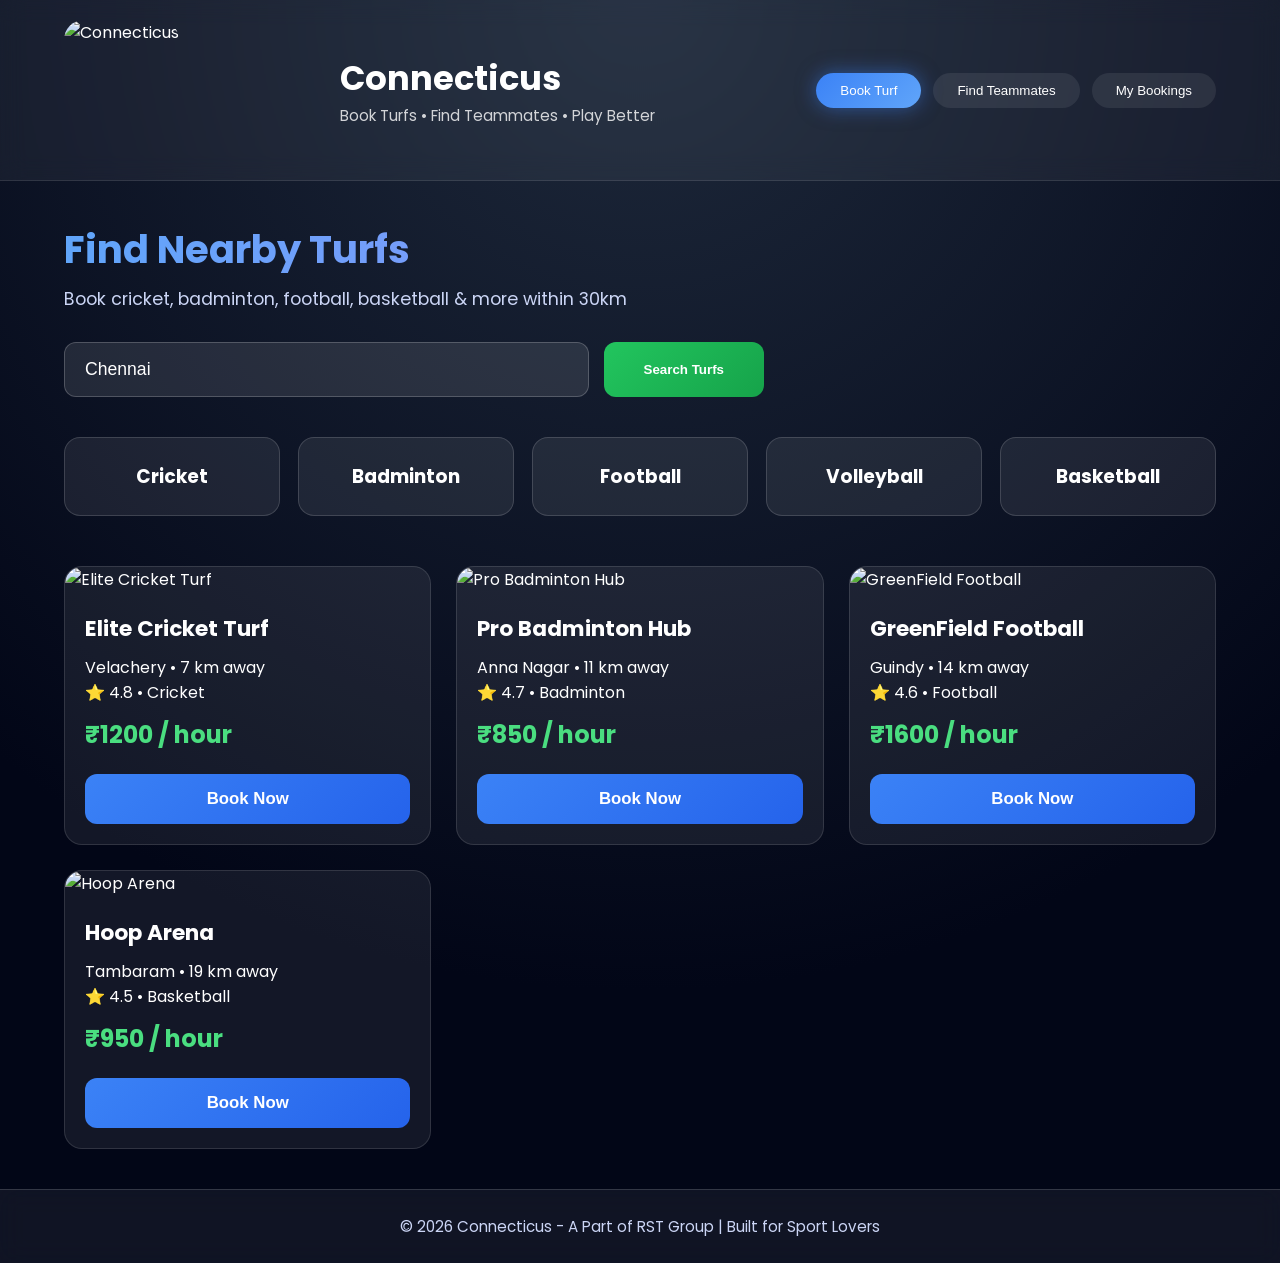
==== connecticus.html @ 8cbd37a0 "Add files via upload" ====
<!DOCTYPE html>
<html lang="en">
<head>
  <meta charset="UTF-8">
  <meta name="viewport" content="width=device-width, initial-scale=1.0">
  <title>Connecticus - Book Turf & Find Players</title>
  <link rel="icon" type="image/x-icon" href="favicon.jpeg">
  <link href="https://fonts.googleapis.com/css2?family=Poppins:wght@300;400;500;600;700&display=swap" rel="stylesheet">
  <link rel="stylesheet" href="styles1.css">
</head>
<body>

  <header class="header">
    <div class="logo-section">
      <img src="connecticus-logo.jpeg" class="logo" alt="Connecticus">
    </div>
    <div class="title-section">
      <h1>Connecticus</h1>
      <p>Book Turfs • Find Teammates • Play Better</p>
    </div>
    <div class="nav">
      <button onclick="showSection('booking')" class="nav-btn active">Book Turf</button>
      <button onclick="showSection('findteam')" class="nav-btn">Find Teammates</button>
      <button onclick="showSection('mybookings')" class="nav-btn">My Bookings</button>
    </div>
  </header>

  <div class="main-container">

    <!-- BOOKING SECTION -->
    <section id="booking-section" class="section active">
      <h2 class="section-title">Find Nearby Turfs</h2>
      <p class="subtitle">Book cricket, badminton, football, basketball & more within 30km</p>

      <div class="search-bar">
        <input type="text" id="locationInput" placeholder="Your Location (e.g. Chennai)" value="Chennai">
        <button onclick="searchTurfs()">Search Turfs</button>
      </div>

      <div class="sports-grid" id="sportsGrid"></div>
      <div class="turf-results" id="turfResults"></div>
    </section>

    <!-- FIND TEAMMATES SECTION -->
    <section id="findteam-section" class="section">
      <h2 class="section-title">Find Teammates</h2>
      <p class="subtitle">Don't have a team? Connect with players near you.</p>

      <div class="glass-card">
        <h3>Post Your Requirement</h3>
        <select id="sportSelect" class="glass-input">
          <option value="">Select Sport</option>
          <option>Cricket</option>
          <option>Badminton</option>
          <option>Football</option>
          <option>Volleyball</option>
          <option>Basketball</option>
        </select>
        <input type="text" id="teamDate" placeholder="Preferred Date (e.g. 05-05-2026)" class="glass-input">
        <button onclick="postForTeam()" class="btn-primary">Post Request</button>
      </div>

      <h3>Available Players Near You</h3>
      <div class="player-grid" id="playerList"></div>
    </section>

    <!-- MY BOOKINGS -->
    <section id="mybookings-section" class="section">
      <h2 class="section-title">My Bookings & History</h2>
      <div id="bookingsList" class="bookings-container">
        <p style="text-align:center; padding:60px; opacity:0.7;">Your bookings will appear here after you book a turf.</p>
      </div>
    </section>

  </div>

  <footer class="footer">
    <p>© 2026 Connecticus - A Part of RST Group | Built for Sport Lovers</p>
  </footer>

  <script src="script1.js"></script>
</body>
</html>
---- styles1.css ----
/* styles1.css - Connecticus Main App */

* {
  margin: 0;
  padding: 0;
  box-sizing: border-box;
}

body {
  font-family: 'Poppins', sans-serif;
  background: radial-gradient(circle at top, #1e293b, #020617 70%);
  color: white;
  min-height: 100vh;
  display: flex;
  flex-direction: column;
}

.header {
  width: 100%;
  padding: 20px 5%;
  display: flex;
  align-items: center;
  justify-content: space-between;
  background: rgba(255,255,255,0.05);
  backdrop-filter: blur(12px);
  border-bottom: 1px solid rgba(255,255,255,0.1);
  position: sticky;
  top: 0;
  z-index: 100;
}

.logo-section {
  display: flex;
  align-items: center;
  gap: 12px;
}

.logo {
  height: 140px;
  width: auto;
  border-radius: 20px;
}

.title-section h1 {
  font-size: 2.1rem;
  font-weight: 700;
}

.title-section p {
  font-size: 0.95rem;
  opacity: 0.8;
}

.nav {
  display: flex;
  gap: 12px;
}

.nav-btn {
  padding: 10px 24px;
  background: rgba(255,255,255,0.08);
  border: none;
  border-radius: 50px;
  color: white;
  font-weight: 500;
  cursor: pointer;
  transition: all 0.3s ease;
}

.nav-btn:hover,
.nav-btn.active {
  background: linear-gradient(135deg, #3b82f6, #60a5fa);
  box-shadow: 0 0 20px rgba(59, 130, 246, 0.5);
}

/* Main Container */
.main-container {
  flex: 1;
  padding: 40px 5%;
  max-width: 1300px;
  margin: 0 auto;
  width: 100%;
}

/* Sections */
.section {
  display: none;
  animation: fadeIn 0.6s ease forwards;
}

.section.active {
  display: block;
}

.section-title {
  font-size: 2.4rem;
  margin-bottom: 8px;
  background: linear-gradient(90deg, #60a5fa, #a78bfa);
  -webkit-background-clip: text;
  -webkit-text-fill-color: transparent;
}

.subtitle {
  color: #cbd5f5;
  margin-bottom: 30px;
  font-size: 1.1rem;
}

/* Search Bar */
.search-bar {
  display: flex;
  gap: 15px;
  margin: 30px 0 40px 0;
  max-width: 700px;
}

.search-bar input {
  flex: 1;
  padding: 16px 20px;
  font-size: 1.1rem;
  background: rgba(255,255,255,0.1);
  border: 1px solid rgba(255,255,255,0.2);
  border-radius: 12px;
  color: white;
}

.search-bar button {
  padding: 0 40px;
  background: linear-gradient(135deg, #22c55e, #16a34a);
  border: none;
  border-radius: 12px;
  color: white;
  font-weight: 600;
  cursor: pointer;
}

/* Sports Grid */
.sports-grid {
  display: grid;
  grid-template-columns: repeat(auto-fit, minmax(170px, 1fr));
  gap: 18px;
  margin-bottom: 50px;
}

.sport-card {
  background: rgba(255,255,255,0.08);
  border: 1px solid rgba(255,255,255,0.15);
  border-radius: 16px;
  padding: 24px 16px;
  text-align: center;
  cursor: pointer;
  transition: all 0.3s ease;
}

.sport-card:hover {
  transform: translateY(-10px);
  background: rgba(59, 130, 246, 0.25);
}

/* Turf Results */
.turf-results {
  display: grid;
  grid-template-columns: repeat(auto-fit, minmax(360px, 1fr));
  gap: 25px;
}

.turf-card {
  background: rgba(255,255,255,0.07);
  border-radius: 18px;
  overflow: hidden;
  border: 1px solid rgba(255,255,255,0.12);
  transition: all 0.4s ease;
}

.turf-card:hover {
  transform: translateY(-8px);
  box-shadow: 0 25px 50px rgba(0,0,0,0.6);
}

.turf-card img {
  width: 100%;
  height: 200px;
  object-fit: cover;
}

.turf-info {
  padding: 20px;
}

.turf-info h3 {
  font-size: 1.35rem;
  margin-bottom: 10px;
}

.price {
  font-size: 1.5rem;
  font-weight: 700;
  color: #4ade80;
  margin: 12px 0;
}

/* Glass Card */
.glass-card {
  background: rgba(255,255,255,0.08);
  backdrop-filter: blur(14px);
  border: 1px solid rgba(255,255,255,0.18);
  border-radius: 18px;
  padding: 28px;
  margin-bottom: 30px;
}

.glass-input {
  width: 100%;
  padding: 14px 18px;
  margin: 12px 0;
  background: rgba(255,255,255,0.1);
  border: 1px solid rgba(255,255,255,0.25);
  border-radius: 10px;
  color: white;
  font-size: 1rem;
}

.glass-input:focus {
  border-color: #60a5fa;
  box-shadow: 0 0 0 3px rgba(96, 165, 250, 0.3);
}

/* Buttons */
.btn-primary {
  background: linear-gradient(135deg, #3b82f6, #2563eb);
  color: white;
  padding: 15px 30px;
  border: none;
  border-radius: 12px;
  font-size: 1.05rem;
  font-weight: 600;
  cursor: pointer;
  transition: all 0.3s ease;
  width: 100%;
  margin-top: 10px;
}

.btn-primary:hover {
  transform: translateY(-3px);
  box-shadow: 0 12px 30px rgba(59, 130, 246, 0.5);
}

/* Player Grid */
.player-grid {
  display: grid;
  grid-template-columns: repeat(auto-fit, minmax(300px, 1fr));
  gap: 22px;
}

.player-card {
  background: rgba(255,255,255,0.07);
  border-radius: 16px;
  padding: 22px;
  border: 1px solid rgba(255,255,255,0.12);
}

/* Sticky Footer */
.footer {
  margin-top: auto;
  width: 100%;
  background: rgba(255,255,255,0.06);
  backdrop-filter: blur(12px);
  border-top: 1px solid rgba(255,255,255,0.15);
  padding: 25px 5%;
  text-align: center;
  font-size: 0.95rem;
  color: #cbd5f5;
}

.footer:hover {
  background: rgba(255,255,255,0.1);
}

/* Animation */
@keyframes fadeIn {
  from { opacity: 0; transform: translateY(20px); }
  to { opacity: 1; transform: translateY(0); }
}

/* Responsive */
@media (max-width: 768px) {
  .header {
    flex-direction: column;
    gap: 15px;
    padding: 15px 5%;
  }
  .nav {
    flex-wrap: wrap;
    justify-content: center;
  }
}
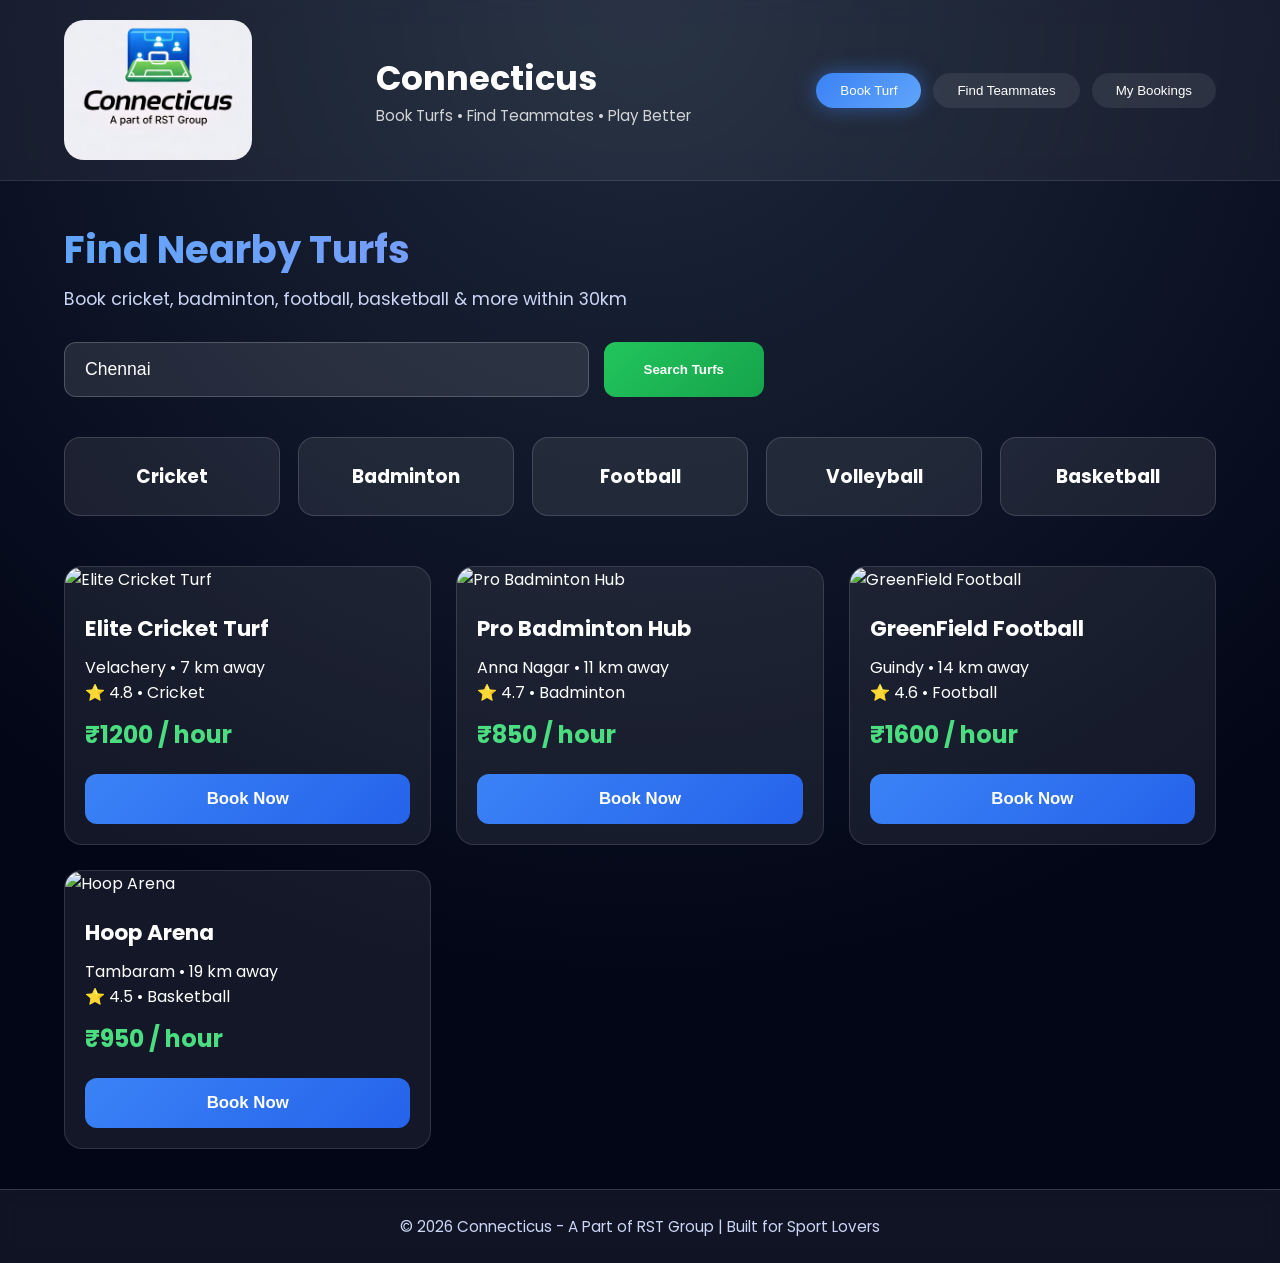
==== commit fa83ecb7: "Update connecticus.html" ====
--- a/connecticus.html
+++ b/connecticus.html
@@ -12,7 +12,7 @@
 
   <header class="header">
     <div class="logo-section">
-      <img src="connecticus-logo.jpeg" class="logo" alt="Connecticus">
+      <img src="Connecticus-logo.jpeg" class="logo" alt="Connecticus">
     </div>
     <div class="title-section">
       <h1>Connecticus</h1>
@@ -80,4 +80,4 @@
 
   <script src="script1.js"></script>
 </body>
-</html>+</html>
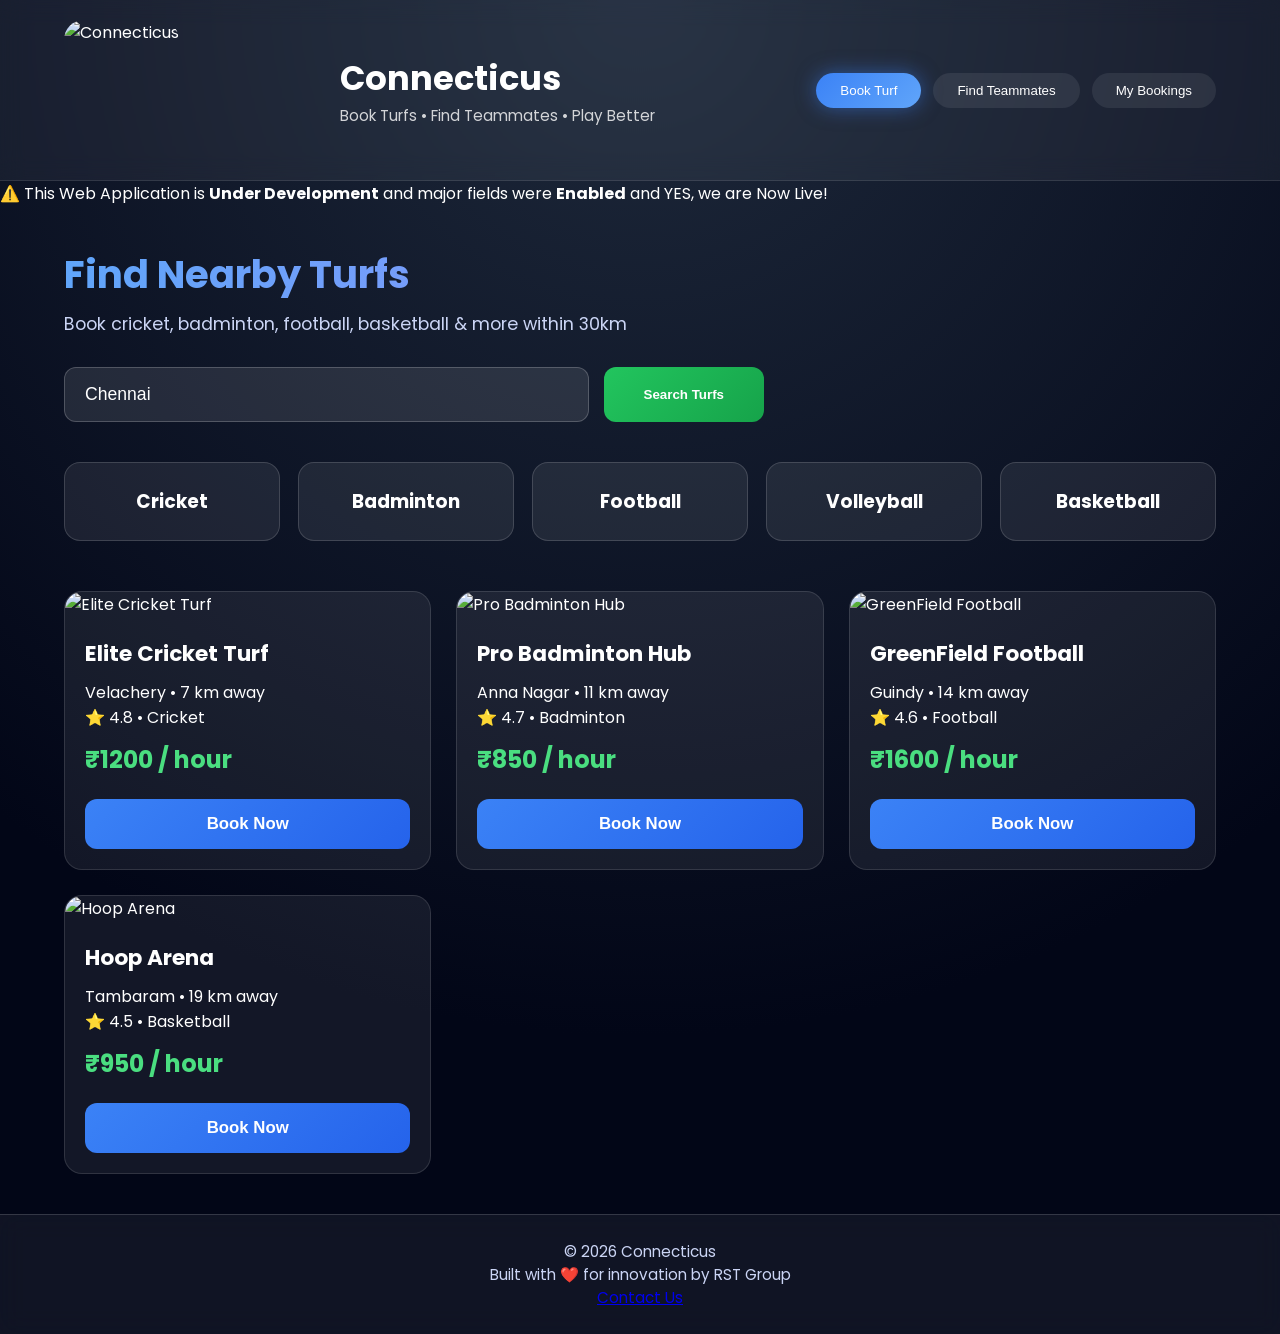
==== commit 1e823ca3: "Enhance connecticus.html with announcement and footer updates Added a professional announcement marq" ====
--- a/connecticus.html
+++ b/connecticus.html
@@ -12,7 +12,7 @@
 
   <header class="header">
     <div class="logo-section">
-      <img src="Connecticus-logo.jpeg" class="logo" alt="Connecticus">
+      <img src="connecticus-logo.jpeg" class="logo" alt="Connecticus">
     </div>
     <div class="title-section">
       <h1>Connecticus</h1>
@@ -24,6 +24,13 @@
       <button onclick="showSection('mybookings')" class="nav-btn">My Bookings</button>
     </div>
   </header>
+
+  <!-- Professional Announcement Marquee -->
+  <div class="marquee-container">
+    <div class="marquee-content">
+      ⚠️ This Web Application is <strong>Under Development</strong> and major fields were <strong>Enabled</strong> and YES, we are Now Live!
+    </div>
+  </div>
 
   <div class="main-container">
 
@@ -74,9 +81,23 @@
 
   </div>
 
-  <footer class="footer">
-    <p>© 2026 Connecticus - A Part of RST Group | Built for Sport Lovers</p>
-  </footer>
+  <div class="footer">
+    <div class="footer-content">
+      
+      <div class="footer-left">
+        © 2026 Connecticus
+      </div>
+
+      <div class="footer-center">
+        Built with ❤️ for innovation by RST Group
+      </div>
+
+      <div class="footer-right">
+        <a href="#" onclick="toggleContactPanel()">Contact Us</a>
+      </div>
+
+    </div>
+  </div>
 
   <script src="script1.js"></script>
 </body>
